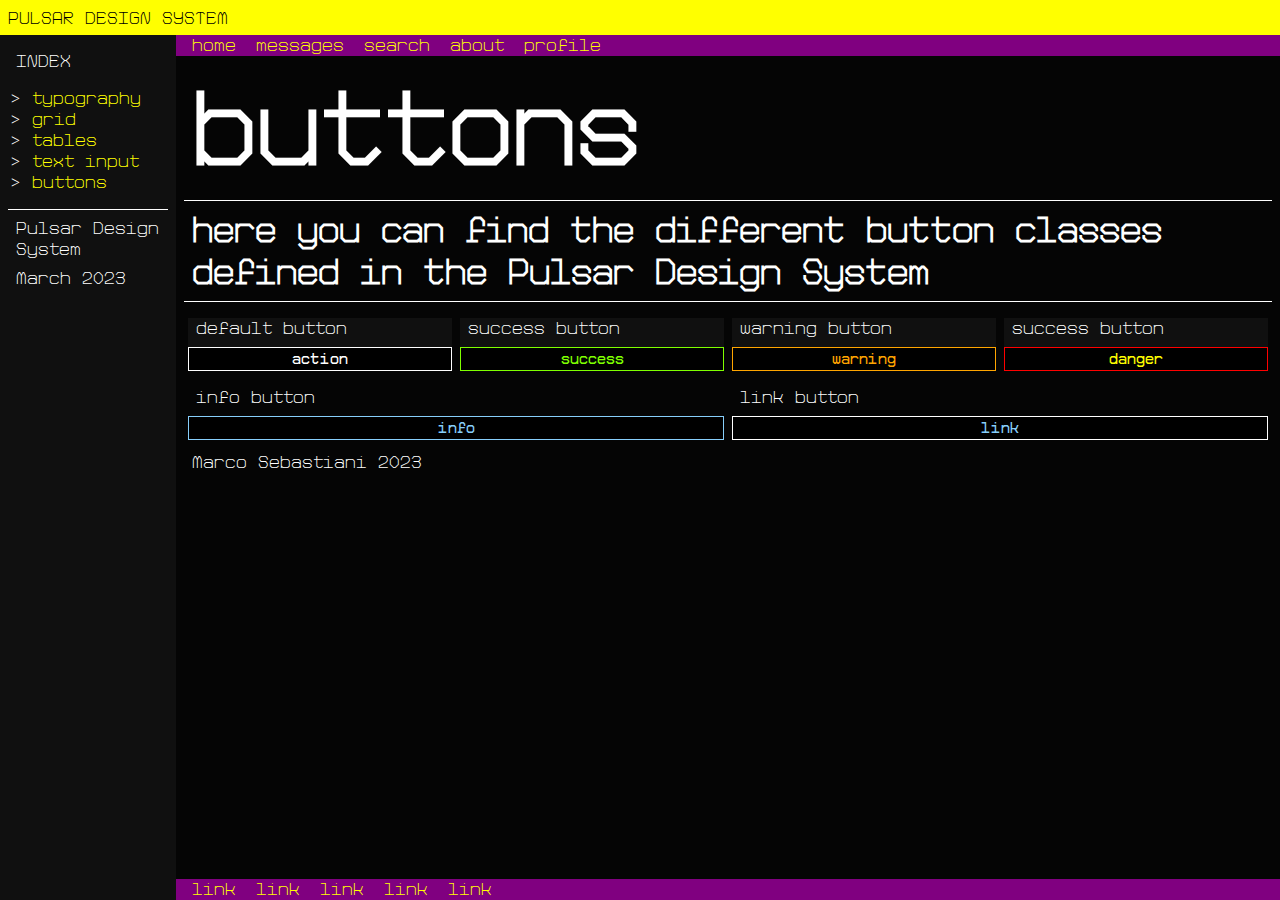
==== buttons.html @ 6793b9ec "toDo: typography page + text inputs" ====
<!DOCTYPE html>
<html lang="en">
<head>
	<meta charset="UTF-8">
	<meta http-equiv="X-UA-Compatible" content="IE=edge">
	<meta name="viewport" content="width=device-width, initial-scale=1.0">
	<link rel="stylesheet" href="css/PulsarDesignSystem.css">
	<title>Pulsar Design System</title>
</head>
<body>
	<header>
		<p>PULSAR DESIGN SYSTEM</p>
	</header>
	<nav>
		<a href="index.html">home</a>
		<a href="">messages</a>
		<a href="">search</a>
		<a href="">about</a>
		<a href="" style="text-align: right;">profile</a>
	</nav>
	<div class="sideBar">
		<p>INDEX</p>
		<ul>
			<li><a href="typography.html">typography</a></li>
			<li><a href="grid.html">grid</a></li>
			<li><a href="tables.html">tables</a></li>
			<li><a href="textInput.html">text input</a></li>
			<li><a href="buttons.html">buttons</a></li>
		</ul>
		<div class="divider"></div>
		<p>Pulsar Design System</p>
		<span>March 2023</span>
	</div>
	<main>
		<h1>buttons</h1>
		<div class="divider"></div>
		<h3>here you can find the different button classes defined in the Pulsar Design System</h3>
		<div class="divider"></div>
			<div class="row">
				<div class="col3">
					<div class="card">
						<p>default button</p>
						<button class="default">action</button>
					</div>
				</div>
				<div class="col3">
					<div class="card">
						<p>success button</p>
						<button class="success">success</button>
					</div>
				</div>
				<div class="col3">
					<div class="card">
						<p>warning button</p>
						<button class="warning">warning</button>
					</div>
				</div>
				<div class="col3">
					<div class="card">
						<p>success button</p>
						<button class="danger">danger</button>
					</div>
				</div>
			</div>
			<div class="row">
				<div class="col6">
					<p>info button</p>
					<button class="info">info</button>
				</div>
				<div class="col6">
					<p>link button</p>
					<button class="link">link</button>
				</div>
			</div>
		<footer>
			<p>Marco Sebastiani 2023</p>
		</footer>
	</main>
	<div class="explorer">
		<a href="">link</a>
		<a href="">link</a>
		<a href="">link</a>
		<a href="">link</a>
		<a href="">link</a>
	</div>
</body>
</html>
---- css/PulsarDesignSystem.css ----
@font-face {
	font-family: bigPixelRegular;
	src: url(../fonts/big_pixel/Big\ Pixel\ Light\ demo.otf);
}

@font-face {
	font-family: bigPixelBold;
	src: url(../fonts/big_pixel/Big\ Pixel\ demo.otf);
}

@font-face {
	font-family: tommyRegular;
	src: url(../fonts/tommy/MADE\ TOMMY\ Regular_PERSONAL\ USE.otf);
}

@font-face {
	font-family: tommyBold;
	src: url(../fonts/tommy/MADE\ TOMMY\ Bold_PERSONAL\ USE.otf);
}

body {
	margin: 0px;
	box-sizing: border-box;
    -ms-overflow-style: none;  /* Internet Explorer 10+ */
    scrollbar-width: none;  /* Firefox */
}

body::-webkit-scrollbar, main::-webkit-scrollbar, .sideBar::-webkit-scrollbar { 
    display: none;  /* Safari and Chrome */
}

h1, h2, h3, h4, h5, h6, p, span, a {
	font-family: bigPixelRegular;
	margin: 8px;
}

h1 {
	font-size: 6em;
}

h2 {
	font-size: 4em;
}

h3 {
	font-size: 2em;
}

h4 {
	font-size: 1.5em;
}

h5 {
	font-size: 1em;
}

a {
	color: yellow;
	text-decoration: none;
}

a:hover {
	text-decoration: underline;
}

header {
	position: fixed;
	top: 0px;
	left: 0px;
	right: 0px;
	background-color: yellow;
	color: black;
}

input {
	background-color: black;
	color: white;
	border: 1px solid white;
}

nav {
	position: fixed;
	top: 35px;
	left: 176px;
	right: 0px;
	padding-left: 8px;
	padding-right: 8px;
	background-color: purple;
}

main {
	position: fixed;
	top: 56px;
	left: 176px;
	padding-left: 8px;
	padding-right: 8px;
	bottom: 21px;
	right: 0px;
	display: block;
	background-color: #050505;
	color: white;
	overflow-y: auto;
}

.sideBar {
	position: fixed;
	padding: 8px;
	width: 160px;
	top: 35px;
	left: 0px;
	bottom: 0px;
	background-color: #101010;
	color: white;
    display: inline;
	overflow-y: auto;
}

.explorer {
	position: fixed;
	background-color: purple;
	color: white;
	left: 176px;
	bottom: 0px;
	right: 0px;
	padding-left: 8px;
	padding-right: 8px;
}

button {
	font-family: bigPixelBold;
	padding: 0px;
	width: 100%;
	height: 24px;
	border: none;
}

button.default {
	background-color: black;
	border: 1px solid white;
	color: white;
}

button.default:hover {
	background-color: white;
	color: black;
}

button.success {
	background-color: black;
	border: 1px solid chartreuse;
	color: chartreuse;
}

button.success:hover {
	background-color: chartreuse;
	color: black;
}

button.warning {
	background-color: black;
	border: 1px solid orange;
	color: orange;
}

button.warning:hover {
	background-color: orange;
	color: black;
}

button.danger {
	background-color: black;
	border: 1px solid red;
	color: yellow;
}

button.danger:hover {
	background-color: red;
	color: black;
}

button.info {
	background-color: black;
	border: 1px solid lightskyblue;
	color: lightskyblue;
}

button.info:hover {
	background-color: lightskyblue;
	color: black;
}

button.link {
	background-color: black;
	border: 1px solid white;
	color: lightskyblue;
}

button.link:hover {
	background-color: lightskyblue;
	border: 1px solid black;
	color: black;
}

table {
	table-layout: fixed;
	width: 100%;
}

th {
	font-family: bigPixelBold;
	text-align: left;
	color: yellow;
	background-color: purple;
}

td {
	font-family: bigPixelRegular;
	color: yellow;
	border: 1px solid #505050;
}

ul {
	list-style-type: "> ";
	margin: 16px;
	padding: 0px;
}

.card {
	width: 100%;
	background-color: #101010;
}

.row {
	display: flex;
}

@media only screen and (max-width: 600px) {
	.row {
		display: block;
	}
}

.col12 {
	width: 100%;
	padding: 4px;
}

.col6 {
	width: 50%;
	padding: 4px;
}

.col4 {
	width: 33.33%;
	padding: 4px;
}

.col3 {
	width: 25%;
	padding: 4px;
}

@media only screen and (max-width: 600px) {
	.col3, .col4, .col6, .col12 {
		width: 100%;
	}
}

.divider {
	width: 100%;
	background-color: white;
	height: 1px;
	margin-top: 4px;
	margin-bottom: 4px;
}

.picLarge, .picMedium, .picSmall {
	background-position: center;
	background-repeat: no-repeat;
	background-size: cover;
}

.picLarge {
	height: 320px;
}

.picMedium {
	height: 256px;
}

.picSmall {
	height: 160px;
}
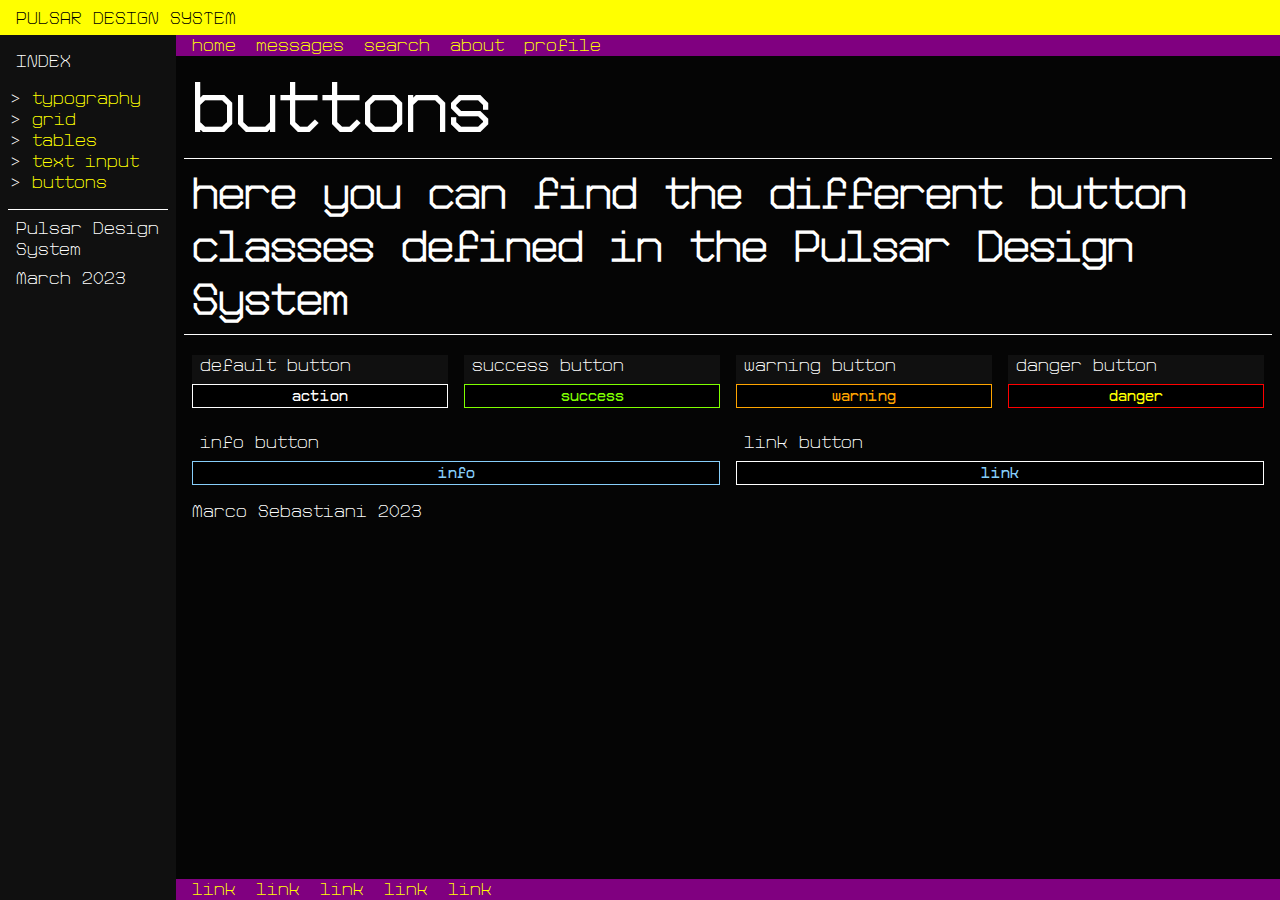
==== commit c5125afa: "toDo: create forms and templates" ====
--- a/buttons.html
+++ b/buttons.html
@@ -57,7 +57,7 @@
 				</div>
 				<div class="col3">
 					<div class="card">
-						<p>success button</p>
+						<p>danger button</p>
 						<button class="danger">danger</button>
 					</div>
 				</div>
--- a/css/PulsarDesignSystem.css
+++ b/css/PulsarDesignSystem.css
@@ -32,25 +32,60 @@
 h1, h2, h3, h4, h5, h6, p, span, a {
 	font-family: bigPixelRegular;
 	margin: 8px;
+	box-sizing: border-box;
 }
 
 h1 {
-	font-size: 6em;
+	font-size: 4em;
+}
+
+@media only screen and (max-width: 600px) {
+	h1 {
+		font-size: 3em;
+	}
 }
 
 h2 {
-	font-size: 4em;
+	font-size: 3em;
+}
+
+@media only screen and (max-width: 600px) {
+	h2 {
+		font-size: 2.2em;
+	}
 }
 
 h3 {
+	font-size: 2.5em;
+}
+
+@media only screen and (max-width: 600px) {
+	h3 {
+		font-size: 1.4em;
+	}
+}
+
+h4 {
 	font-size: 2em;
 }
 
-h4 {
+@media only screen and (max-width: 600px) {
+	h4 {
+		font-size: 1.2em;
+	}
+}
+
+h5 {
 	font-size: 1.5em;
 }
 
-h5 {
+@media only screen and (max-width: 600px) {
+	h5 {
+		font-size: 1.1em;
+	}
+}
+
+h6 {
 	font-size: 1em;
 }
 
@@ -70,12 +105,18 @@
 	right: 0px;
 	background-color: yellow;
 	color: black;
+	padding-left: 8px;
+	padding-right: 8px;
 }
 
 input {
 	background-color: black;
-	color: white;
+	color: chartreuse;
+	font-family: bigPixelRegular;
 	border: 1px solid white;
+	width: 100%;
+	padding: 0px;
+	margin: 0px;
 }
 
 nav {
@@ -102,6 +143,7 @@
 	overflow-y: auto;
 }
 
+
 .sideBar {
 	position: fixed;
 	padding: 8px;
@@ -115,6 +157,12 @@
 	overflow-y: auto;
 }
 
+@media only screen and (max-width: 850px) {
+	.sideBar {
+		display: none;
+	}
+}
+
 .explorer {
 	position: fixed;
 	background-color: purple;
@@ -126,6 +174,12 @@
 	padding-right: 8px;
 }
 
+@media only screen and (max-width: 850px) {
+	main, nav, .explorer {
+		left: 0px;
+	}
+}
+
 button {
 	font-family: bigPixelBold;
 	padding: 0px;
@@ -231,7 +285,9 @@
 }
 
 .row {
+	box-sizing: border-box;
 	display: flex;
+	flex-wrap: wrap;
 }
 
 @media only screen and (max-width: 600px) {
@@ -240,24 +296,25 @@
 	}
 }
 
+.col3, .col4, .col6, .col12 {
+	box-sizing: border-box;
+	padding: 8px;
+}
+
 .col12 {
 	width: 100%;
-	padding: 4px;
 }
 
 .col6 {
 	width: 50%;
-	padding: 4px;
 }
 
 .col4 {
 	width: 33.33%;
-	padding: 4px;
 }
 
 .col3 {
 	width: 25%;
-	padding: 4px;
 }
 
 @media only screen and (max-width: 600px) {
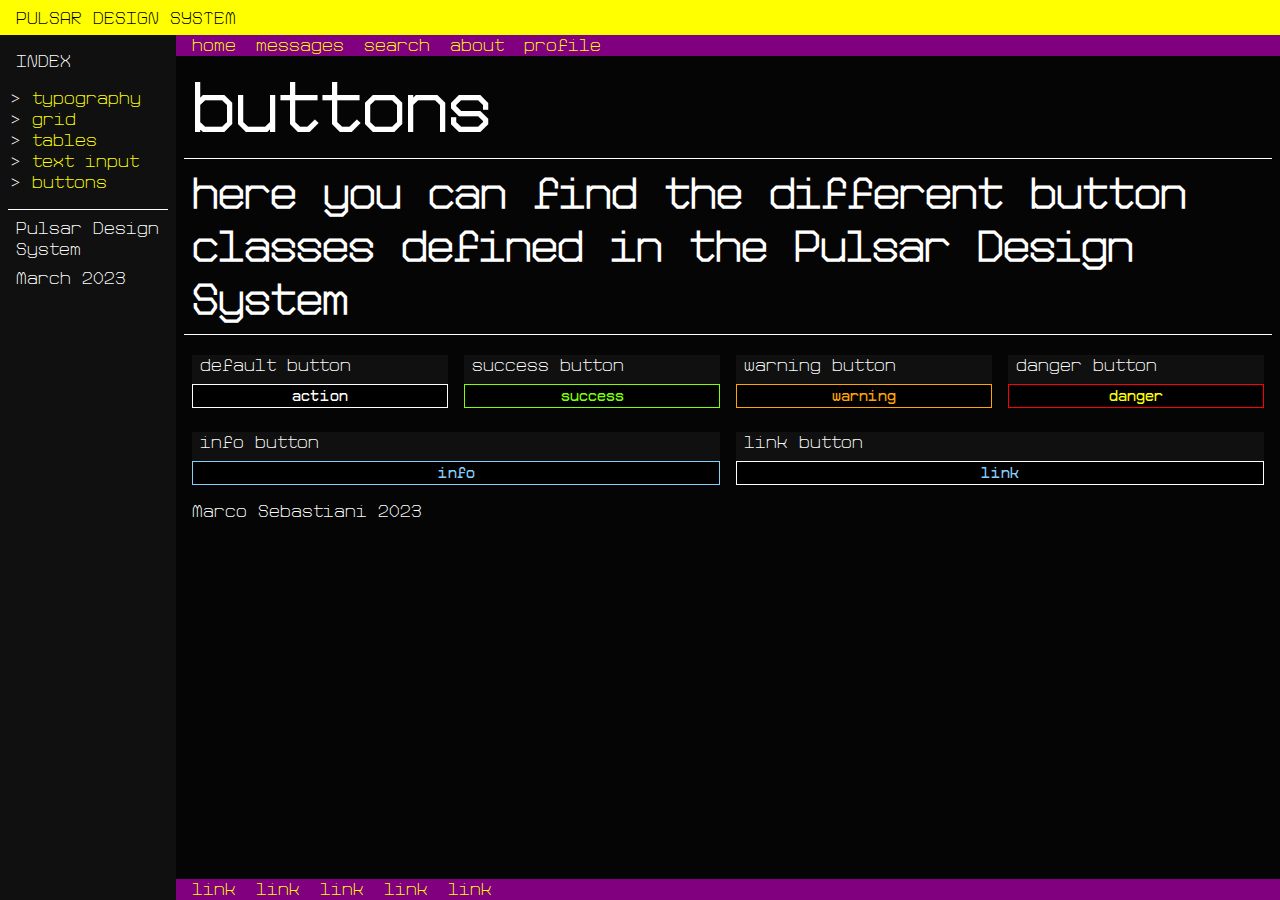
==== commit 72a2a72a: "toDo: create elements and templates" ====
--- a/buttons.html
+++ b/buttons.html
@@ -64,12 +64,16 @@
 			</div>
 			<div class="row">
 				<div class="col6">
-					<p>info button</p>
-					<button class="info">info</button>
+					<div class="card">
+						<p>info button</p>
+						<button class="info">info</button>
+					</div>
 				</div>
 				<div class="col6">
-					<p>link button</p>
-					<button class="link">link</button>
+					<div class="card">
+						<p>link button</p>
+						<button class="link">link</button>
+					</div>
 				</div>
 			</div>
 		<footer>
--- a/css/PulsarDesignSystem.css
+++ b/css/PulsarDesignSystem.css
@@ -117,6 +117,45 @@
 	width: 100%;
 	padding: 0px;
 	margin: 0px;
+	text-align: center;
+	box-sizing: border-box;
+}
+
+input[type="range"] {
+	-webkit-appearance: none;
+	height: 2px;
+	border: none;
+	background-color: chartreuse;
+	background-size: 70% 100%;
+	background-repeat: no-repeat;
+}
+  
+input[type="range"]::-webkit-slider-thumb {
+	-webkit-appearance: none;
+	height: 16px;
+	width: 4px;
+	background: white;
+	cursor: ew-resize;
+	transition: background .3s ease-in-out;
+}
+  
+input[type=range]::-webkit-slider-runnable-track  {
+	-webkit-appearance: none;
+	box-shadow: none;
+	border: none;
+	background: transparent;
+}
+
+input[type="color"]::-webkit-color-swatch-wrapper {
+	padding: 0px;
+}
+
+input[type="color"] {
+	-webkit-appearance: none;
+}
+
+input[type="color"]::-webkit-color-swatch {
+	border: none;
 }
 
 nav {
@@ -265,12 +304,16 @@
 	text-align: left;
 	color: yellow;
 	background-color: purple;
+	padding-left: 8px;
+	padding-right: 8px;
 }
 
 td {
 	font-family: bigPixelRegular;
 	color: yellow;
 	border: 1px solid #505050;
+	padding-left: 8px;
+	padding-right: 8px;
 }
 
 ul {
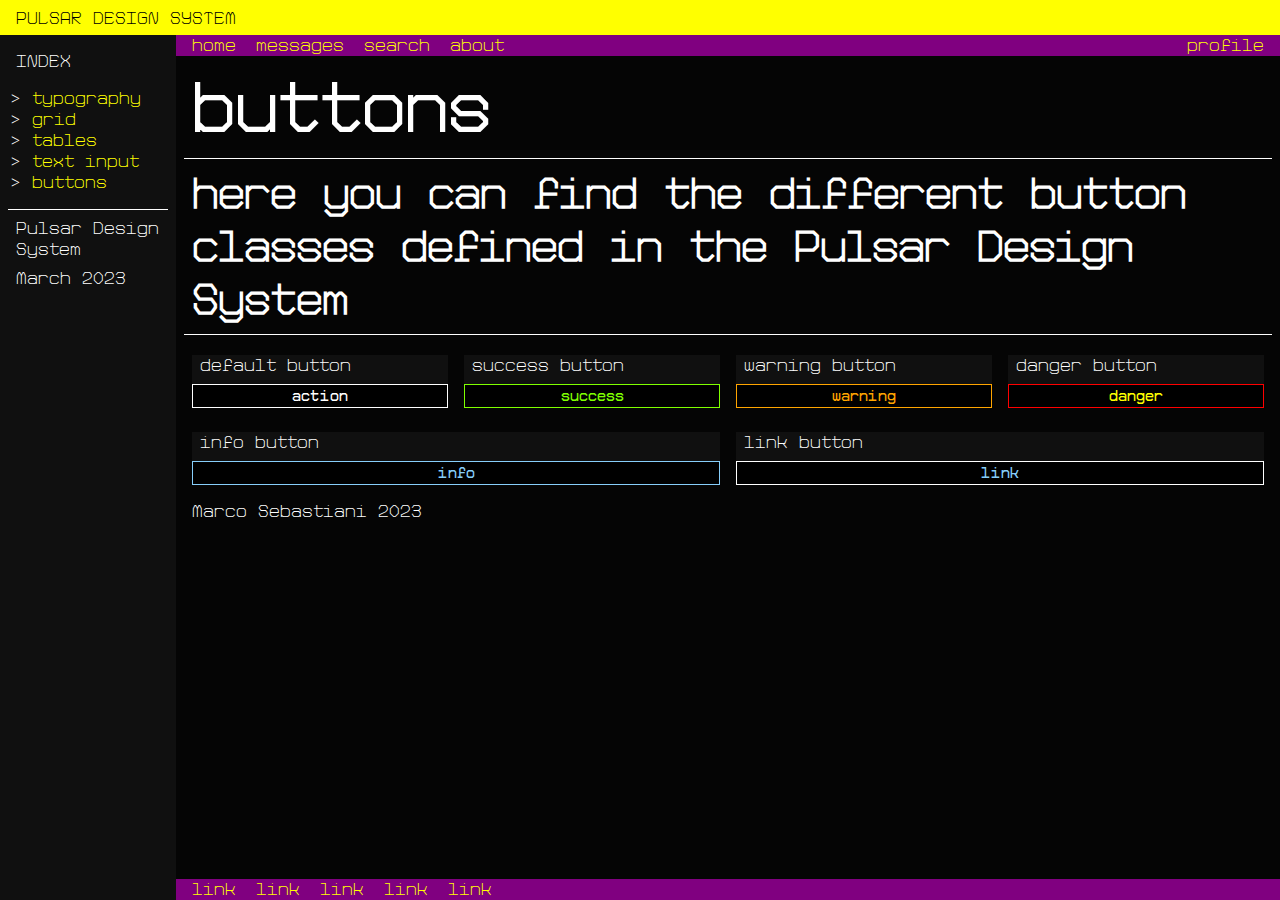
==== commit 003c6f88: "toDo: elements and templates" ====
--- a/buttons.html
+++ b/buttons.html
@@ -16,7 +16,7 @@
 		<a href="">messages</a>
 		<a href="">search</a>
 		<a href="">about</a>
-		<a href="" style="text-align: right;">profile</a>
+		<a href="" style="float:right">profile</a>
 	</nav>
 	<div class="sideBar">
 		<p>INDEX</p>
--- a/css/PulsarDesignSystem.css
+++ b/css/PulsarDesignSystem.css
@@ -92,6 +92,8 @@
 a {
 	color: yellow;
 	text-decoration: none;
+	margin-top: 0px;
+	margin-bottom: 0px;
 }
 
 a:hover {
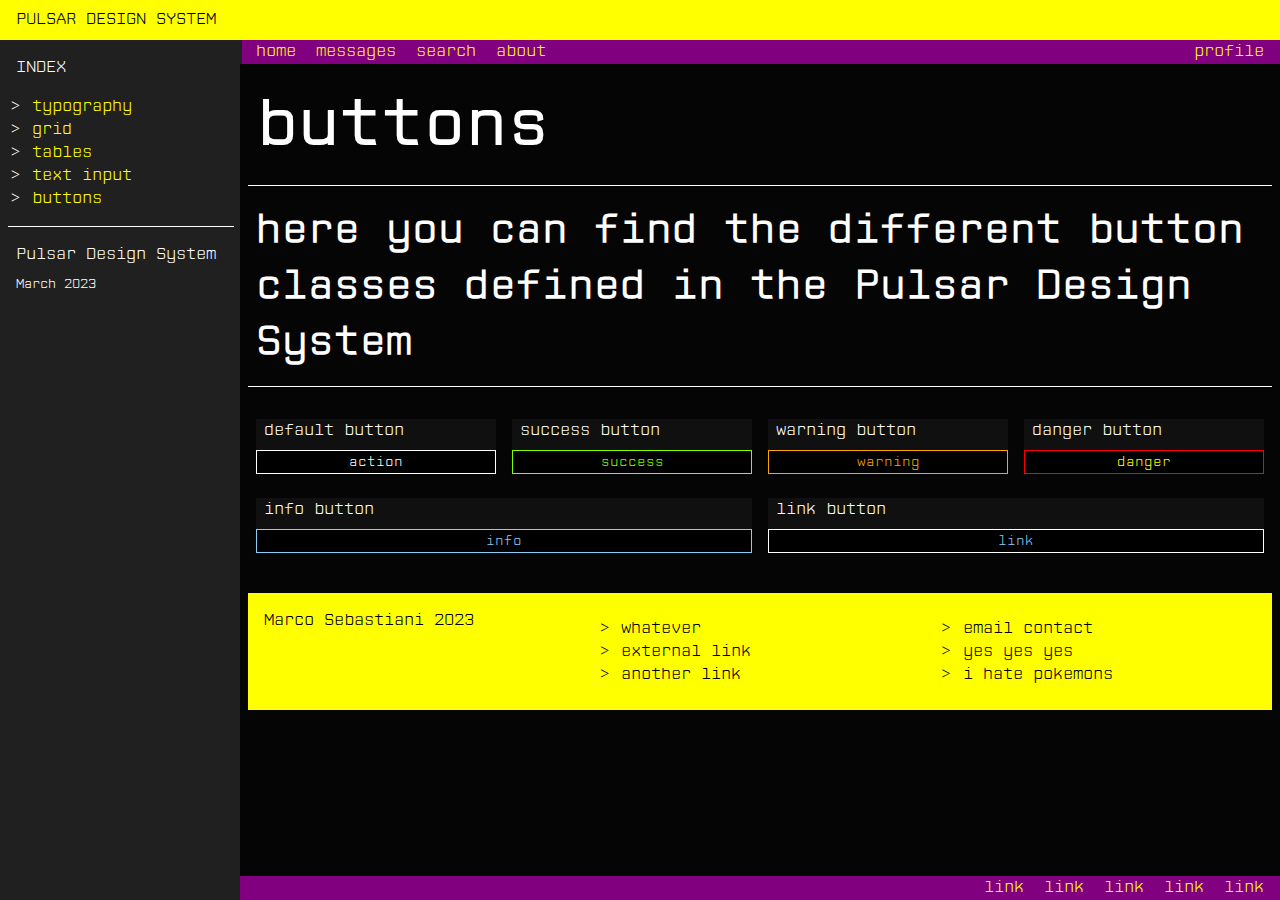
==== commit 54ab9237: "css updated" ====
--- a/buttons.html
+++ b/buttons.html
@@ -13,10 +13,10 @@
 	</header>
 	<nav>
 		<a href="index.html">home</a>
-		<a href="">messages</a>
-		<a href="">search</a>
-		<a href="">about</a>
-		<a href="" style="float:right">profile</a>
+		<a href="messages.html">messages</a>
+		<a href="search.html">search</a>
+		<a href="about.html">about</a>
+		<a href="login.html" style="float:right">profile</a>
 	</nav>
 	<div class="sideBar">
 		<p>INDEX</p>
@@ -36,48 +36,78 @@
 		<div class="divider"></div>
 		<h3>here you can find the different button classes defined in the Pulsar Design System</h3>
 		<div class="divider"></div>
-			<div class="row">
-				<div class="col3">
-					<div class="card">
-						<p>default button</p>
-						<button class="default">action</button>
-					</div>
-				</div>
-				<div class="col3">
-					<div class="card">
-						<p>success button</p>
-						<button class="success">success</button>
-					</div>
-				</div>
-				<div class="col3">
-					<div class="card">
-						<p>warning button</p>
-						<button class="warning">warning</button>
-					</div>
-				</div>
-				<div class="col3">
-					<div class="card">
-						<p>danger button</p>
-						<button class="danger">danger</button>
-					</div>
+		<div class="row">
+			<div class="col3">
+				<div class="card">
+					<p>default button</p>
+					<button class="default">action</button>
 				</div>
 			</div>
-			<div class="row">
-				<div class="col6">
-					<div class="card">
-						<p>info button</p>
-						<button class="info">info</button>
-					</div>
-				</div>
-				<div class="col6">
-					<div class="card">
-						<p>link button</p>
-						<button class="link">link</button>
-					</div>
+			<div class="col3">
+				<div class="card">
+					<p>success button</p>
+					<button class="success">success</button>
 				</div>
 			</div>
+			<div class="col3">
+				<div class="card">
+					<p>warning button</p>
+					<button class="warning">warning</button>
+				</div>
+			</div>
+			<div class="col3">
+				<div class="card">
+					<p>danger button</p>
+					<button class="danger">danger</button>
+				</div>
+			</div>
+		</div>
+		<div class="row">
+			<div class="col6">
+				<div class="card">
+					<p>info button</p>
+					<button class="info">info</button>
+				</div>
+			</div>
+			<div class="col6">
+				<div class="card">
+					<p>link button</p>
+					<button class="link">link</button>
+				</div>
+			</div>
+		</div>
 		<footer>
-			<p>Marco Sebastiani 2023</p>
+			<div class="row">
+				<div class="col4">
+					<p>Marco Sebastiani 2023</p>
+				</div>
+				<div class="col4">
+					<ul>
+						<li>
+							<a href="">whatever</a>
+						</li>
+						<li>
+							<a href="">external link</a>
+						</li>
+						<li>
+							<a href="">another link</a>
+						</li>
+					</ul>
+				</div>
+				<div class="col4">
+					<ul>
+						<li>
+							<a href="">email contact</a>
+						</li>
+						<li>
+							<a href="">yes yes yes</a>
+						</li>
+						<li>
+							<a href="">i hate pokemons</a>
+						</li>
+					</ul>
+				</div>
+			</div>
 		</footer>
 	</main>
 	<div class="explorer">
--- a/css/PulsarDesignSystem.css
+++ b/css/PulsarDesignSystem.css
@@ -1,21 +1,6 @@
 @font-face {
-	font-family: bigPixelRegular;
-	src: url(../fonts/big_pixel/Big\ Pixel\ Light\ demo.otf);
-}
-
-@font-face {
-	font-family: bigPixelBold;
-	src: url(../fonts/big_pixel/Big\ Pixel\ demo.otf);
-}
-
-@font-face {
-	font-family: tommyRegular;
-	src: url(../fonts/tommy/MADE\ TOMMY\ Regular_PERSONAL\ USE.otf);
-}
-
-@font-face {
-	font-family: tommyBold;
-	src: url(../fonts/tommy/MADE\ TOMMY\ Bold_PERSONAL\ USE.otf);
+	font-family: cpmono;
+	src: url(../fonts/cpmono/CPMono_v07\ Light.otf);
 }
 
 body {
@@ -25,12 +10,12 @@
     scrollbar-width: none;  /* Firefox */
 }
 
-body::-webkit-scrollbar, main::-webkit-scrollbar, .sideBar::-webkit-scrollbar { 
+body::-webkit-scrollbar, main::-webkit-scrollbar, .sideBar::-webkit-scrollbar, .chat::-webkit-scrollbar { 
     display: none;  /* Safari and Chrome */
 }
 
 h1, h2, h3, h4, h5, h6, p, span, a {
-	font-family: bigPixelRegular;
+	font-family: cpmono;
 	margin: 8px;
 	box-sizing: border-box;
 }
@@ -100,11 +85,16 @@
 	text-decoration: underline;
 }
 
+span {
+	font-size: 0.8em;
+}
+
 header {
 	position: fixed;
 	top: 0px;
 	left: 0px;
 	right: 0px;
+	height: 40px;
 	background-color: yellow;
 	color: black;
 	padding-left: 8px;
@@ -114,13 +104,22 @@
 input {
 	background-color: black;
 	color: chartreuse;
-	font-family: bigPixelRegular;
+	font-family: cpmono;
 	border: 1px solid white;
 	width: 100%;
 	padding: 0px;
 	margin: 0px;
-	text-align: center;
-	box-sizing: border-box;
+	box-sizing: border-box;
+	font-size: 1em;
+}
+
+input::file-selector-button {
+	-webkit-appearance: none;
+    color: #808080;
+	background-color: #202020;
+	font-family: cpmono;
+    margin-right: 8px;
+	border: none;
 }
 
 input[type="range"] {
@@ -162,9 +161,10 @@
 
 nav {
 	position: fixed;
-	top: 35px;
-	left: 176px;
+	top: 40px;
+	left: 240px;
 	right: 0px;
+	height: 24px;
 	padding-left: 8px;
 	padding-right: 8px;
 	background-color: purple;
@@ -172,11 +172,10 @@
 
 main {
 	position: fixed;
-	top: 56px;
-	left: 176px;
-	padding-left: 8px;
-	padding-right: 8px;
-	bottom: 21px;
+	top: 64px;
+	left: 240px;
+	padding: 8px;
+	bottom: 24px;
 	right: 0px;
 	display: block;
 	background-color: #050505;
@@ -184,21 +183,20 @@
 	overflow-y: auto;
 }
 
-
 .sideBar {
 	position: fixed;
 	padding: 8px;
-	width: 160px;
-	top: 35px;
+	width: 226px;
+	top: 40px;
 	left: 0px;
 	bottom: 0px;
-	background-color: #101010;
+	background-color: #202020;
 	color: white;
     display: inline;
 	overflow-y: auto;
 }
 
-@media only screen and (max-width: 850px) {
+@media only screen and (max-width: 950px) {
 	.sideBar {
 		display: none;
 	}
@@ -208,21 +206,34 @@
 	position: fixed;
 	background-color: purple;
 	color: white;
-	left: 176px;
+	left: 240px;
 	bottom: 0px;
 	right: 0px;
+	height: 24px;
 	padding-left: 8px;
 	padding-right: 8px;
-}
-
-@media only screen and (max-width: 850px) {
+	text-align: right;
+}
+
+footer {
+	margin-top: 32px;
+	width: 100%;
+	box-sizing: border-box;
+	background-color: yellow;
+	color: black;
+}
+
+footer a {color: black;}
+footer a:hover {color: purple;}
+
+@media only screen and (max-width: 950px) {
 	main, nav, .explorer {
 		left: 0px;
 	}
 }
 
 button {
-	font-family: bigPixelBold;
+	font-family: cpmono;
 	padding: 0px;
 	width: 100%;
 	height: 24px;
@@ -302,7 +313,7 @@
 }
 
 th {
-	font-family: bigPixelBold;
+	font-family: cpmono;
 	text-align: left;
 	color: yellow;
 	background-color: purple;
@@ -311,7 +322,7 @@
 }
 
 td {
-	font-family: bigPixelRegular;
+	font-family: cpmono;
 	color: yellow;
 	border: 1px solid #505050;
 	padding-left: 8px;
@@ -329,6 +340,10 @@
 	background-color: #101010;
 }
 
+.card:hover {
+	background-color: #202020;
+}
+
 .row {
 	box-sizing: border-box;
 	display: flex;
@@ -372,14 +387,15 @@
 	width: 100%;
 	background-color: white;
 	height: 1px;
-	margin-top: 4px;
-	margin-bottom: 4px;
+	margin-top: 16px;
+	margin-bottom: 16px;
 }
 
 .picLarge, .picMedium, .picSmall {
 	background-position: center;
 	background-repeat: no-repeat;
 	background-size: cover;
+	display: flex;
 }
 
 .picLarge {
@@ -392,4 +408,54 @@
 
 .picSmall {
 	height: 160px;
+}
+
+.centralLarge {
+	vertical-align: auto;
+	margin: auto;
+	max-width: 512px;
+}
+
+.centralMedium {
+	vertical-align: auto;
+	margin: auto;
+	max-width: 256px;
+}
+
+.innerTextLeft, .innerTextRight {
+	position: relative;
+}
+
+.innerTextLeft {
+	left: 0px;
+}
+
+.innerTextRight {
+	right: 0px;
+	float: ;
+	text-align: right;
+}
+
+.chat {
+	position: absolute;
+	box-sizing: border-box;
+	overflow: auto;
+	top: 80px;
+	right: 8px;
+	left: 8px;
+	bottom: 48px;
+}
+
+.chatInput {
+	position: absolute;
+	box-sizing: border-box;
+	left: 8px;
+	bottom: 12px;
+	right: 80px;
+}
+
+.searchBox {
+	position: relative;
+	display: flex;
+	padding: 8px;
 }